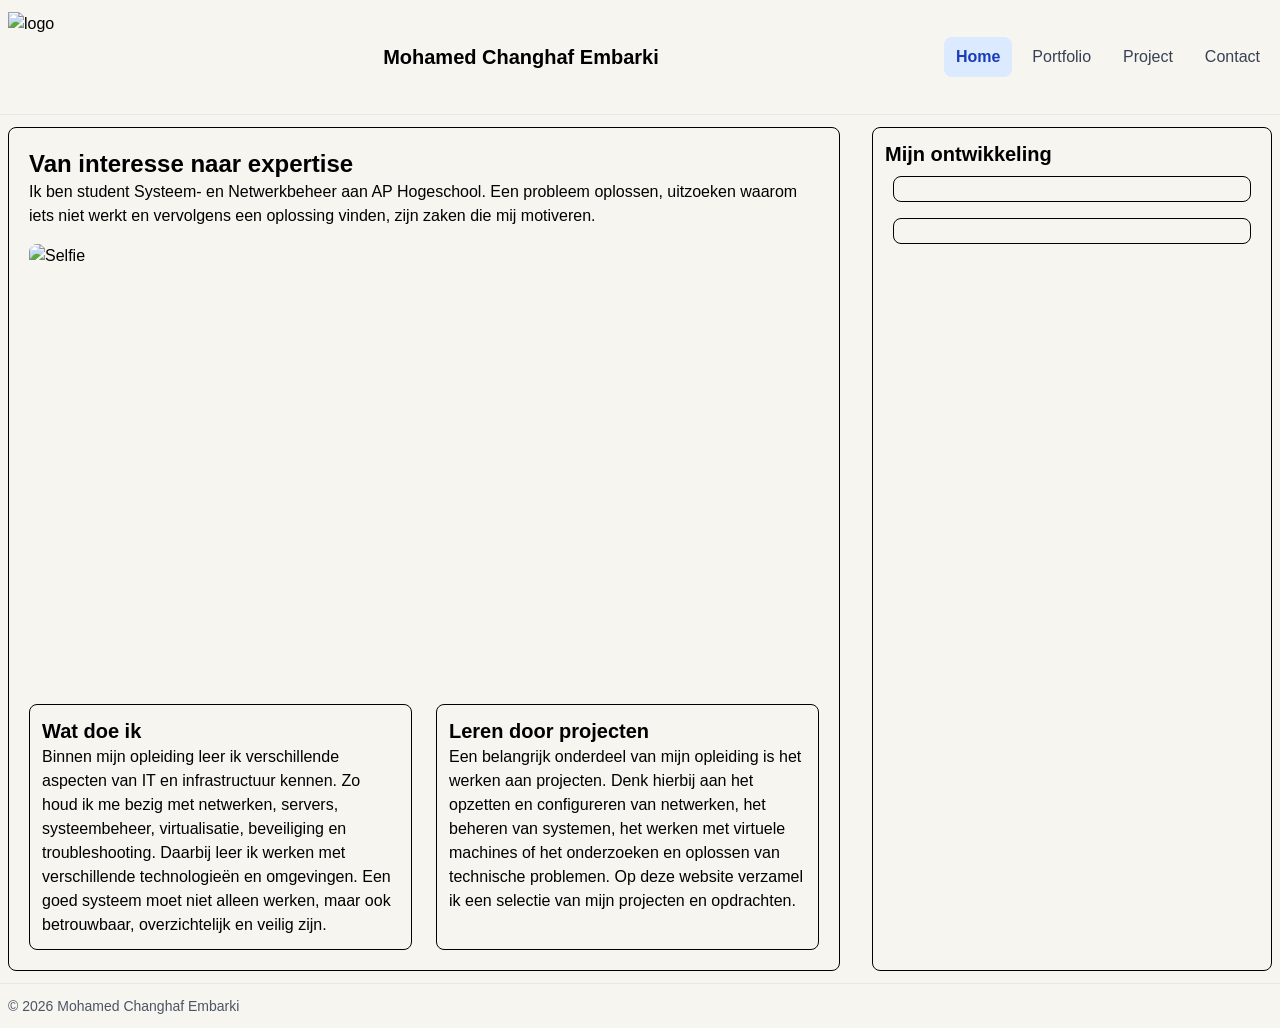
==== index.html @ d07a40ec "Pagina's naar root verplaatst voor GitHub Pages" ====
<!doctype html>
<html lang="nl-BE">
  <head>
    <meta charset="UTF-8" />
    <meta name="viewport" content="width=device-width, initial-scale=1.0" />
    <title>Home</title>
    <link rel="stylesheet" href="css/tailwind.css"/>
    <link rel="stylesheet" href="css/style.css"/>
  </head>
  <body class="bg-[#F7F5F0]">
    <header
      class="max-w-7xl mx-auto px-2 py-3 flex flex-wrap items-center justify-between border-b border-gray-200"
    >
      <img src="images/Logo1.png" alt="logo" width="90" height="90" />
      <p class="text-xl font-bold">Mohamed Changhaf Embarki</p>
      <input type="checkbox" id="menu-knop" class="peer sr-only" />
      <label
        for="menu-knop"
        class="cursor-pointer rounded-lg border border-gray-300 px-3 py-2 peer-focusvisible:outline-2 md:hidden"
        >Menu
      </label>
      <nav
        aria-label="Hoofdmenu"
        class="hidden w-full peer-checked:block md:block md:w-auto"
      >
        <ul class="flex flex-col md:flex-row md:gap-2">
          <li>
            <a
              href="Index.html"
              aria-current="page"
              class="block px-3 py-2 rounded-lg bg-blue-100 text-blue-800 font-semibold"
              >Home</a
            >
          </li>
          <li>
            <a
              href="portfolio.html"
              class="block px-3 py-2 rounded-lg text-gray-700 hover:bg-gray-100"
              >Portfolio</a
            >
          </li>
          <li>
            <a
              href="project.html"
              class="block px-3 py-2 rounded-lg text-gray-700 hover:bg-gray-100"
              >Project</a
            >
          </li>
          <li>
            <a
              href="contact.html"
              class="block px-3 py-2 rounded-lg text-gray-700 hover:bg-gray-100"
              >Contact</a
            >
          </li>
        </ul>
      </nav>
    </header>

    <div class="grid sm:grid-cols-3 max-w-7xl mx-auto px-2 py-3 gap-8">
      <main class="col-span-2">
        <section class="border broder-grey-100 rounded-lg p-5">
          <h1 class="text-2xl font-bold">Van interesse naar expertise</h1>
          <p>
            Ik ben student Systeem- en Netwerkbeheer aan AP Hogeschool. Een
            probleem oplossen, uitzoeken waarom iets niet werkt en vervolgens
            een oplossing vinden, zijn zaken die mij motiveren.
          </p>
          <img
            src="images/Sfeerbeeld3.jpg"
            alt="Selfie"
            class="aspect-video w-full rounded-lg mt-4"
          />
          <div class="grid grid-cols-1 md:grid-cols-2 gap-6">
            <section class="border broder-gray-200 rounded-lg p-3 mt-4">
              <h3 class="font-bold text-xl">Wat doe ik</h3>
              <p>
                Binnen mijn opleiding leer ik verschillende aspecten van IT en
                infrastructuur kennen. Zo houd ik me bezig met netwerken,
                servers, systeembeheer, virtualisatie, beveiliging en
                troubleshooting. Daarbij leer ik werken met verschillende
                technologieën en omgevingen. Een goed systeem moet niet alleen
                werken, maar ook betrouwbaar, overzichtelijk en veilig zijn.
              </p>
            </section>

            <section class="border broder-gray-100 rounded-lg p-3 mt-4">
              <h3 class="font-bold text-xl">Leren door projecten</h3>
              <p>
                Een belangrijk onderdeel van mijn opleiding is het werken aan
                projecten. Denk hierbij aan het opzetten en configureren van
                netwerken, het beheren van systemen, het werken met virtuele
                machines of het onderzoeken en oplossen van technische
                problemen. Op deze website verzamel ik een selectie van mijn
                projecten en opdrachten.
              </p>
            </section>
          </div>
        </section>
      </main>

      <aside class="border border-grey-200 rounded-lg p-3">
        <h3 class="font-bold text-xl">Mijn ontwikkeling</h3>
        <div class="grid grid-cols-1">
          <section class="border border-grey-200 rounded-lg p-3 m-2">
            <p>
            </p>
          </section>

          <section class="border border-grey-200 rounded-lg p-3 m-2">
            <p>

            </p>
          </section>
        </div>
      </aside>
    </div>

    <footer
      class="max-w-7xl mx-auto px-2 py-3 flex flex-wrap items-center justify-between grid-cols-1 md:grid-cols-2 border-t border-gray-200 text-sm text-gray-600"
    >
      &copy 2026 Mohamed Changhaf Embarki
    </footer>
  </body>
</html>
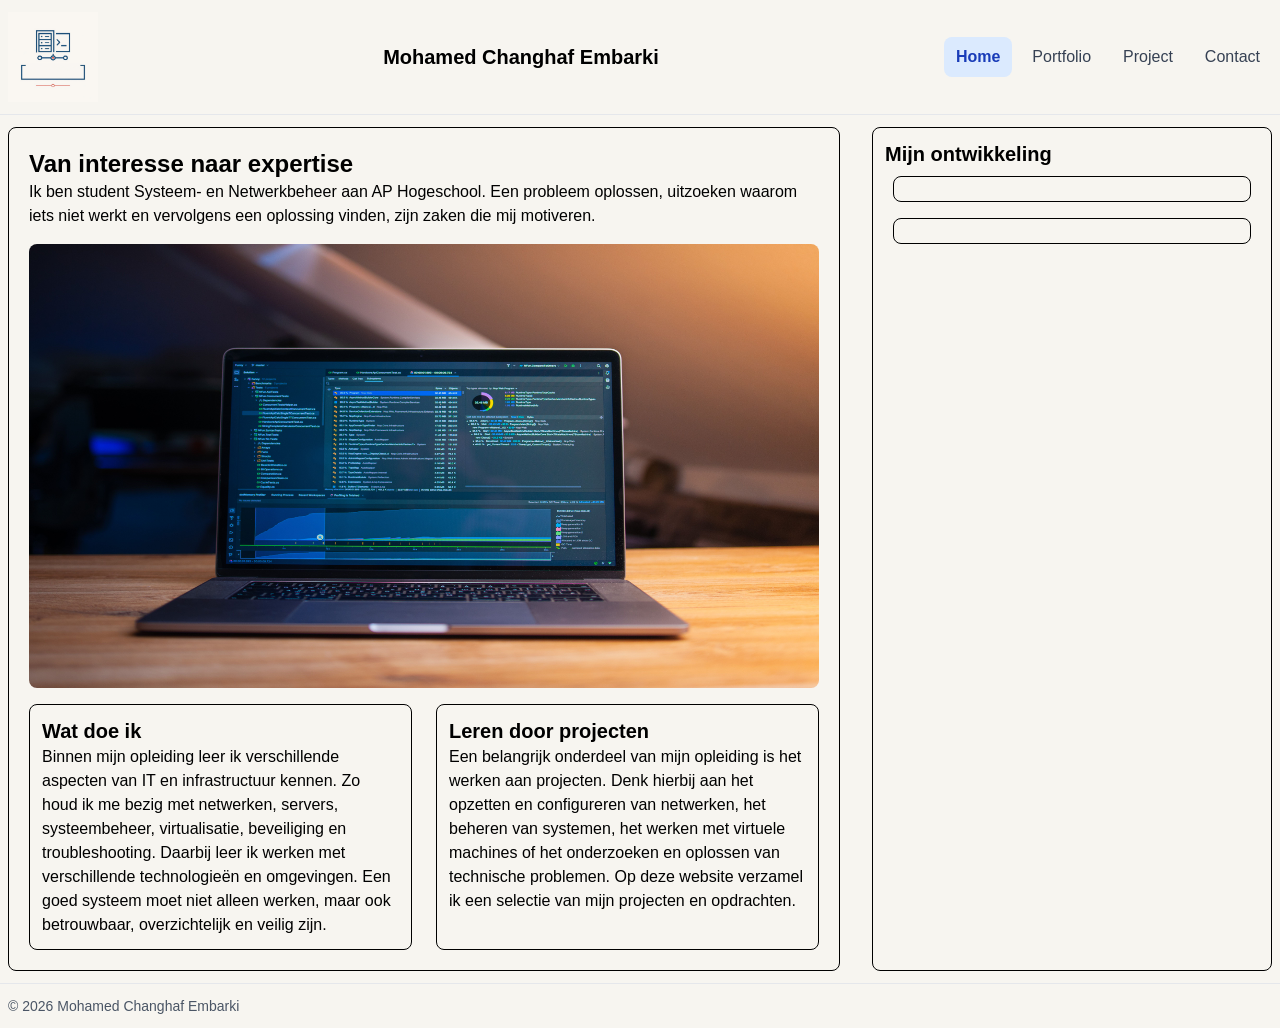
==== commit 889a818e: "Afbeeldingspaden gecorrigeerd" ====
--- a/index.html
+++ b/index.html
@@ -11,7 +11,7 @@
     <header
       class="max-w-7xl mx-auto px-2 py-3 flex flex-wrap items-center justify-between border-b border-gray-200"
     >
-      <img src="images/Logo1.png" alt="logo" width="90" height="90" />
+      <img src="assets/logo1.png" alt="logo" width="90" height="90" />
       <p class="text-xl font-bold">Mohamed Changhaf Embarki</p>
       <input type="checkbox" id="menu-knop" class="peer sr-only" />
       <label
@@ -67,7 +67,7 @@
             een oplossing vinden, zijn zaken die mij motiveren.
           </p>
           <img
-            src="images/Sfeerbeeld3.jpg"
+            src="assets/sfeerbeeld3.jpg"
             alt="Selfie"
             class="aspect-video w-full rounded-lg mt-4"
           />
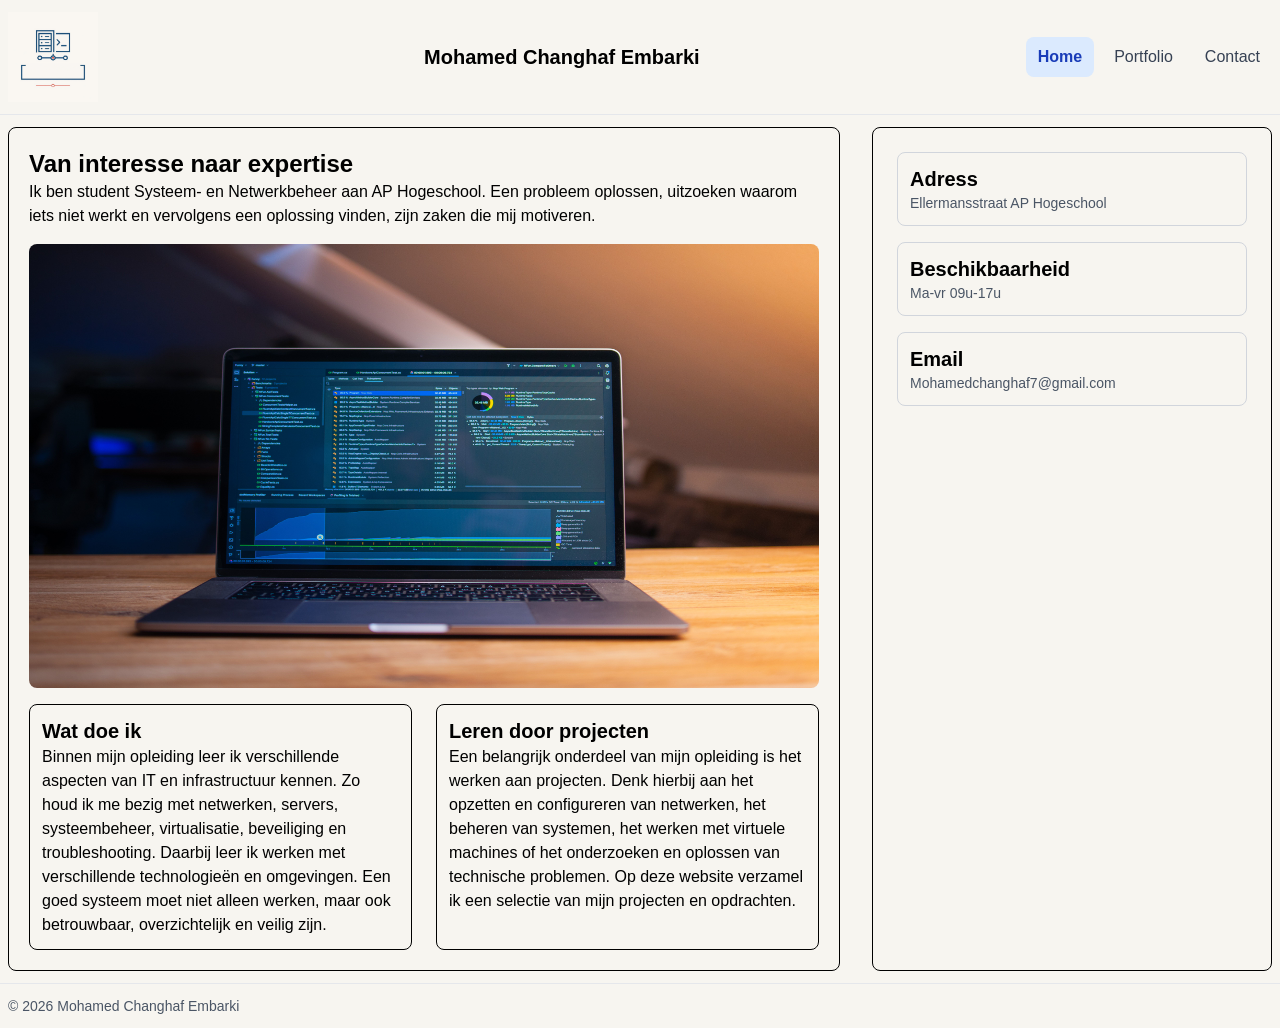
==== commit 644b67a9: "2" ====
--- a/index.html
+++ b/index.html
@@ -37,13 +37,6 @@
               href="portfolio.html"
               class="block px-3 py-2 rounded-lg text-gray-700 hover:bg-gray-100"
               >Portfolio</a
-            >
-          </li>
-          <li>
-            <a
-              href="project.html"
-              class="block px-3 py-2 rounded-lg text-gray-700 hover:bg-gray-100"
-              >Project</a
             >
           </li>
           <li>
@@ -100,18 +93,24 @@
       </main>
 
       <aside class="border border-grey-200 rounded-lg p-3">
-        <h3 class="font-bold text-xl">Mijn ontwikkeling</h3>
-        <div class="grid grid-cols-1">
-          <section class="border border-grey-200 rounded-lg p-3 m-2">
-            <p>
-            </p>
+       <div class="grid grid-cols-2 md:grid-cols-1 p-3 gap-4">
+          <section class="border rounded-lg border-gray-300 p-3">
+            <h2 class="text-xl font-bold">Adress</h2>
+            <p class="text-sm text-gray-600">Ellermansstraat AP Hogeschool</p>
+
+          </section>
+          <section class="border rounded-lg border-gray-300 p-3">
+            <h2 class="text-xl font-bold">Beschikbaarheid</h2>
+            <p class="text-sm text-gray-600">Ma-vr 09u-17u</p>
+
+          </section>
+          <section class="border rounded-lg border-gray-300 p-3">
+            <h2 class="text-xl font-bold mb-2">Email</h2>
+            <p class="text-sm text-gray-600">Mohamedchanghaf7@gmail.com</p>
+
           </section>
 
-          <section class="border border-grey-200 rounded-lg p-3 m-2">
-            <p>
-
-            </p>
-          </section>
+          
         </div>
       </aside>
     </div>
